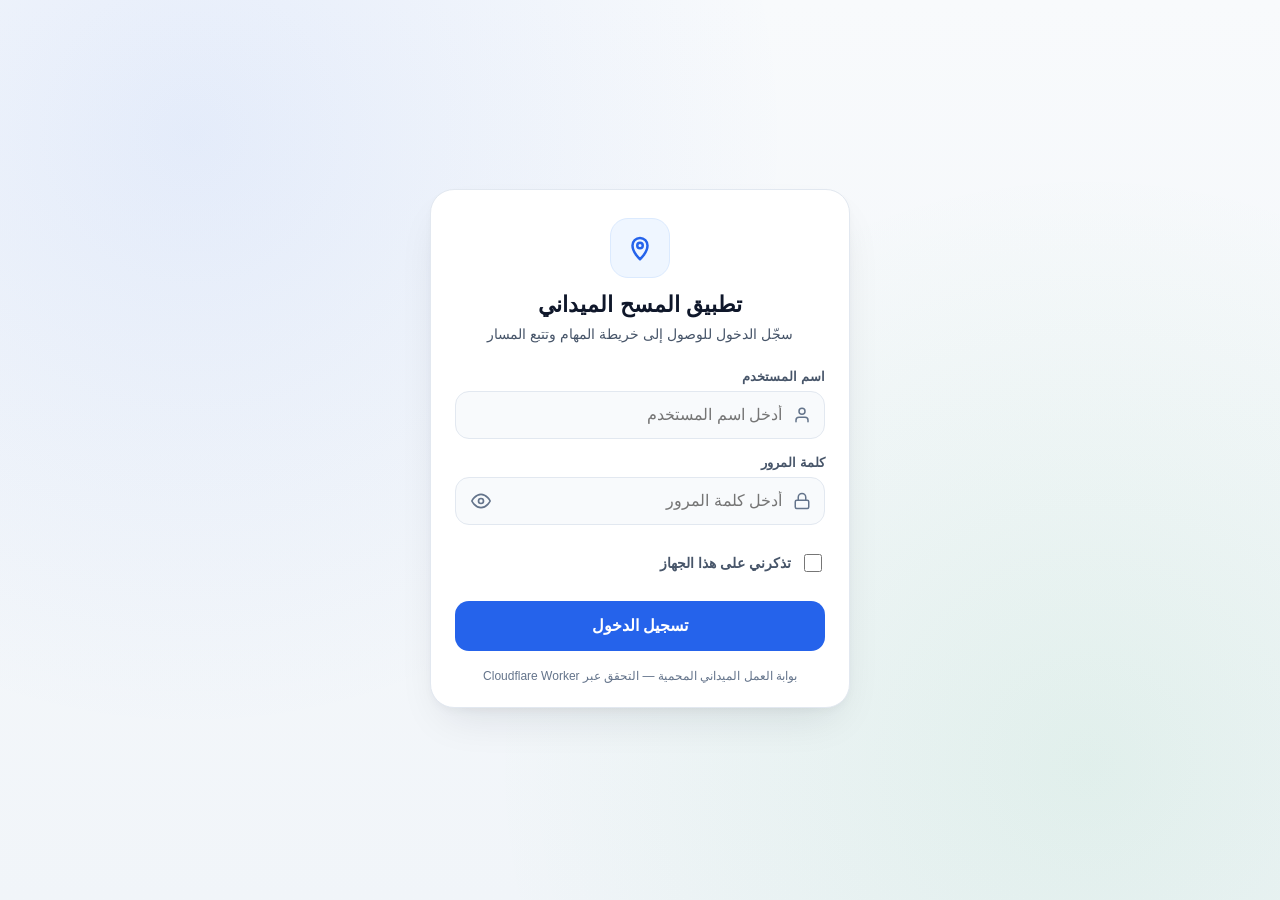
==== app/index.html @ 24b7499d "Keep hybrid imagery basemap permanently, remove toggle, align bottom-left controls, and compact top " ====
<!DOCTYPE html>
<html lang="ar" dir="rtl">
<head>
  <meta charset="UTF-8" />
  <meta
    name="viewport"
    content="width=device-width, initial-scale=1.0, maximum-scale=1.0, user-scalable=no, viewport-fit=cover"
  />
  <meta name="theme-color" content="#0f172a" />
  <meta name="apple-mobile-web-app-capable" content="yes" />
  <title>تطبيق المسح الميداني وتتبع المسار</title>

  <!-- ArcGIS Maps SDK for JavaScript v4.30 (CDN) -->
  <link rel="stylesheet" href="https://js.arcgis.com/4.30/esri/themes/light/main.css" />
  <link rel="stylesheet" href="../css/style.css" />
</head>
<body>
  <!-- Full-Screen ArcGIS MapView -->
  <div id="viewDiv"></div>

  <!-- Top Progress & Next Point HUD -->
  <header class="top-hud">
    <div class="hud-card progress-card">
      <div class="hud-top-row">
        <div class="progress-header">
          <span id="progressText">جاري تحميل النقاط...</span>
          <span id="progressPercent" class="progress-percent">0%</span>
        </div>
        <div class="user-actions">
          <span id="userBadge" class="user-badge" hidden></span>
          <button id="btnLogout" class="btn-logout" type="button" title="تسجيل الخروج">
            خروج
          </button>
        </div>
      </div>
      <div class="progress-track">
        <div id="progressFill" class="progress-fill"></div>
      </div>
    </div>

    <div id="nextBanner" class="hud-card next-banner">
      <div id="nextHeaderRow" class="next-header-row">
        <div class="next-info">
          <span class="pulse-dot"></span>
          <div class="next-text-wrap">
            <div id="nextTitle" class="next-title">جاري تحديد المحطة التالية...</div>
            <div id="nextSubtitle" class="next-subtitle">يرجى الانتظار</div>
          </div>
        </div>
        <button id="btnZoomNext" class="btn-zoom-next" type="button" title="التركيز على المحطة التالية" hidden>
          🎯 تقريب
        </button>
      </div>

      <div id="nextActionsRow" class="next-actions-row" hidden>
        <button id="btnOpenNextForm" class="btn-next-action primary" type="button">
          📋 فتح البيانات
        </button>
        <a
          id="btnGoogleMaps"
          class="btn-next-action maps"
          href="#"
          target="_blank"
          rel="noopener noreferrer"
        >
          🗺️ خرائط جوجل
        </a>
      </div>
    </div>

    <div id="demoBadge" class="demo-pill">
      وضع تجريبي — الصق رابط الطبقة في js/config.js للربط الفعلي
    </div>
  </header>

  <!-- Bottom-Left Grouped Controls: Fullscreen + My Location -->
  <div class="fab-group-left" role="group" aria-label="أدوات الموقع والعرض">
    <button id="btnFullscreen" class="fab-icon-btn" type="button" title="ملء الشاشة" aria-label="ملء الشاشة">
      <svg id="fullscreenIcon" viewBox="0 0 24 24" fill="none" stroke="currentColor" stroke-width="2.1" stroke-linecap="round" stroke-linejoin="round">
        <path d="M8 3H5a2 2 0 0 0-2 2v3m18 0V5a2 2 0 0 0-2-2h-3m0 18h3a2 2 0 0 0 2-2v-3M3 16v3a2 2 0 0 0 2 2h3"></path>
      </svg>
    </button>
    <button id="btnMyLocation" class="fab-icon-btn" type="button" title="موقعي الحالي" aria-label="موقعي الحالي">
      <svg viewBox="0 0 24 24" fill="none" stroke="currentColor" stroke-width="2.1" stroke-linecap="round" stroke-linejoin="round">
        <circle cx="12" cy="12" r="3"></circle>
        <path d="M12 2v3m0 14v3M2 12h3m14 0h3"></path>
        <circle cx="12" cy="12" r="7" stroke-opacity="0.4"></circle>
      </svg>
    </button>
  </div>

  <!-- Bottom-Right Control: Zoom to All Points -->
  <div class="fab-stack">
    <button id="btnZoomAll" class="fab-btn" type="button" title="عرض جميع النقاط">
      <svg viewBox="0 0 24 24" fill="none" stroke="currentColor" stroke-width="2.2" stroke-linecap="round" stroke-linejoin="round">
        <path d="M15 3h6v6M9 21H3v-6M21 3l-7 7M3 21l7-7"></path>
      </svg>
      <span>كل النقاط</span>
    </button>
  </div>

  <!-- Setup Modal (shown only when POINTS_LAYER_URL is left empty) -->
  <div id="setupModal" class="setup-modal" hidden>
    <div class="setup-card">
      <h2>إعداد طبقة العمل الميداني</h2>
      <p>
        لم يتم تعيين رابط طبقة النقاط بعد. افتح ملف <code>js/config.js</code> وألصق رابط
        الطبقة في الثابت <code>POINTS_LAYER_URL</code>.
      </p>
      <p>
        يمكنك أيضاً تجربة التطبيق الآن ببيانات ميدانية افتراضية لمعاينة الخريطة ونموذج الإدخال.
      </p>
      <div class="setup-actions">
        <button id="btnStartDemo" class="btn-primary blue" type="button">
          تشغيل الوضع التجريبي (Demo)
        </button>
      </div>
    </div>
  </div>

  <!-- Toast Message -->
  <div id="toast" class="toast" role="status" aria-live="polite"></div>

  <!-- Bottom Sheet Backdrop -->
  <div id="sheetBackdrop" class="sheet-backdrop"></div>

  <!-- Mobile Bottom Sheet Form -->
  <section
    id="bottomSheet"
    class="bottom-sheet"
    role="dialog"
    aria-modal="true"
    aria-labelledby="sheetTitle"
  >
    <div class="sheet-handle-bar">
      <div class="sheet-handle"></div>
    </div>

    <div class="sheet-header">
      <div class="sheet-title-group">
        <h2 id="sheetTitle" class="sheet-title">نقطة رقم --</h2>
        <span id="sheetStatusBadge" class="status-badge pending">قيد الانتظار</span>
      </div>
      <button id="btnCloseSheet" class="btn-close-sheet" type="button" aria-label="إغلاق">
        ✕
      </button>
    </div>

    <form id="pointForm" class="sheet-body" novalidate>
      <!-- 1. تاريخ الاستلام الفعلي -->
      <div class="form-field">
        <label class="form-label" for="fieldHandoverDate">
          تاريخ الاستلام الفعلي <span class="required-mark">*</span>
        </label>
        <input
          id="fieldHandoverDate"
          name="actual_handover_date"
          type="date"
          class="form-control"
          required
        />
      </div>

      <!-- 2. قرار لجنة التسليم -->
      <div class="form-field">
        <label class="form-label" for="fieldCommitteeDecision">
          قرار لجنة التسليم <span class="required-mark">*</span>
        </label>
        <select
          id="fieldCommitteeDecision"
          name="committee_decision"
          class="form-control"
          required
        >
          <option value="" disabled selected>-- اختر قرار اللجنة --</option>
          <option value="استلام الموقع">استلام الموقع</option>
          <option value="استلام الموقع مع ملاحظات">استلام الموقع مع ملاحظات</option>
          <option value="رفض استلام الموقع لوجود عائق يمنع التنفيذ">رفض استلام الموقع لوجود عائق يمنع التنفيذ</option>
        </select>
      </div>

      <!-- 3. يوجد قاعدة بالموقع -->
      <div class="form-field">
        <label class="form-label" for="fieldHasBase">
          يوجد قاعدة بالموقع <span class="required-mark">*</span>
        </label>
        <select
          id="fieldHasBase"
          name="has_base"
          class="form-control"
          required
        >
          <option value="" disabled selected>-- اختر --</option>
          <option value="نعم">نعم</option>
          <option value="لا">لا</option>
        </select>
      </div>

      <!-- 4. الملاحظات / المعوقات -->
      <div class="form-field">
        <label class="form-label" for="fieldNotesObstacles">
          الملاحظات / المعوقات
          <span id="notesRequiredBadge" class="required-badge" hidden>مطلوب</span>
        </label>
        <textarea
          id="fieldNotesObstacles"
          name="notes_obstacles"
          rows="3"
          class="form-control"
          placeholder="أدخل الملاحظات أو وصف المعوقات..."
        ></textarea>
      </div>

      <div id="existingPhotosSection" class="form-field" hidden>
        <label class="form-label">الصور المرفقة سابقاً</label>
        <div id="existingPhotosList" class="existing-attachments"></div>
      </div>

      <!-- Multi-Photo Camera Capture & Queue -->
      <div class="form-field">
        <div class="photo-header-row">
          <label class="form-label">صور الموقع (متعدد)</label>
          <span id="photoCountLabel" class="photo-count-label" hidden>0 صور</span>
        </div>
        <div class="photo-box">
          <input
            id="photoInput"
            type="file"
            accept="image/*"
            capture="environment"
            multiple
            hidden
          />
          <button id="btnPickPhoto" class="btn-camera" type="button">
            📷 إضافة صورة أخرى / التقاط صورة
          </button>

          <div id="photoGallery" class="photo-gallery" hidden></div>
        </div>
      </div>

      <div id="formError" class="form-error" role="alert"></div>
    </form>

    <div class="sheet-footer">
      <button id="btnSubmitForm" class="btn-primary" type="submit" form="pointForm">
        <span id="submitSpinner" class="spinner"></span>
        <span id="submitBtnText">حفظ وإتمام النقطة</span>
      </button>
    </div>
  </section>

  <!-- Scripts -->
  <script src="https://js.arcgis.com/4.30/"></script>
  <script src="../js/config.js"></script>
  <script src="../js/app.js"></script>
</body>
</html>
---- css/style.css ----
:root {
  --bg-surface: #ffffff;
  --bg-subtle: #f1f5f9;
  --text-primary: #0f172a;
  --text-secondary: #475569;
  --border-color: #e2e8f0;
  --accent-blue: #2563eb;
  --accent-blue-dark: #1d4ed8;
  --pending-color: #ea580c;
  --completed-color: #16a34a;
  --danger-color: #dc2626;
  --warning-bg: #fff7ed;
  --warning-border: #fdba74;
  --shadow-lg: 0 10px 25px -5px rgba(15, 23, 42, 0.2), 0 4px 10px -4px rgba(15, 23, 42, 0.12);
  --radius-lg: 16px;
  --radius-md: 12px;
  --safe-top: env(safe-area-inset-top, 0px);
  --safe-bottom: env(safe-area-inset-bottom, 0px);
}

* {
  box-sizing: border-box;
  -webkit-tap-highlight-color: transparent;
}

html,
body {
  margin: 0;
  padding: 0;
  width: 100%;
  height: 100dvh;
  overflow: hidden;
  overscroll-behavior: none;
  touch-action: manipulation;
  font-family: "Cairo", "Tajawal", "Segoe UI", Tahoma, Arial, sans-serif;
  background-color: #e2e8f0;
  color: var(--text-primary);
}

/* Full-screen Map Container */
#viewDiv {
  position: fixed;
  inset: 0;
  width: 100%;
  height: 100dvh;
  z-index: 1;
}

.esri-view .esri-view-surface--inset-outline:focus::after {
  outline: none !important;
}

/* Top HUD (Progress + Next Point Banner) */
.top-hud {
  position: fixed;
  top: calc(10px + var(--safe-top));
  right: 10px;
  left: 10px;
  z-index: 20;
  display: flex;
  flex-direction: column;
  gap: 6px;
  max-width: 520px;
  margin: 0 auto;
  pointer-events: none;
}

.hud-card {
  background: rgba(255, 255, 255, 0.96);
  backdrop-filter: blur(10px);
  -webkit-backdrop-filter: blur(10px);
  border: 1px solid rgba(226, 232, 240, 0.9);
  border-radius: var(--radius-lg);
  box-shadow: var(--shadow-lg);
  padding: 8px 12px;
  pointer-events: auto;
}

.progress-card {
  padding: 6px 10px;
  border-radius: 13px;
}

.hud-top-row {
  display: flex;
  align-items: center;
  justify-content: space-between;
  gap: 6px;
  margin-bottom: 4px;
}

.progress-header {
  display: flex;
  align-items: center;
  gap: 6px;
  font-size: 12.5px;
  font-weight: 700;
  min-width: 0;
}

.progress-percent {
  font-size: 11px;
  font-weight: 700;
  color: var(--completed-color);
  background: #dcfce7;
  padding: 1px 7px;
  border-radius: 999px;
  flex-shrink: 0;
}

.user-actions {
  display: flex;
  align-items: center;
  gap: 5px;
  flex-shrink: 0;
}

.user-badge {
  font-size: 11px;
  font-weight: 700;
  color: var(--text-secondary);
  background: var(--bg-subtle);
  padding: 2px 7px;
  border-radius: 999px;
  max-width: 96px;
  white-space: nowrap;
  overflow: hidden;
  text-overflow: ellipsis;
}

.user-badge[hidden] {
  display: none;
}

.btn-logout {
  display: inline-flex;
  align-items: center;
  justify-content: center;
  min-width: 38px;
  min-height: 28px;
  padding: 0 8px;
  border-radius: 8px;
  border: 1px solid var(--border-color);
  background: #ffffff;
  color: var(--danger-color);
  font-family: inherit;
  font-size: 11px;
  font-weight: 700;
  cursor: pointer;
  transition: background 0.15s ease;
}

.btn-logout:active {
  background: #fef2f2;
}

.progress-track {
  width: 100%;
  height: 5px;
  background: var(--bg-subtle);
  border-radius: 999px;
  overflow: hidden;
}

.progress-fill {
  height: 100%;
  width: 0%;
  background: linear-gradient(90deg, #16a34a, #22c55e);
  border-radius: 999px;
  transition: width 0.4s ease;
}

/* Next Pending Point Banner */
.next-banner {
  display: flex;
  flex-direction: column;
  gap: 8px;
  background: linear-gradient(135deg, #0f172a, #1e293b);
  color: #ffffff;
  border: none;
  padding: 10px 12px;
}

.next-banner.all-done {
  background: linear-gradient(135deg, #15803d, #16a34a);
}

.next-header-row {
  display: flex;
  align-items: center;
  justify-content: space-between;
  gap: 10px;
}

.next-info {
  display: flex;
  align-items: center;
  gap: 10px;
  min-width: 0;
  cursor: pointer;
}

.pulse-dot {
  width: 12px;
  height: 12px;
  border-radius: 50%;
  background: #fb923c;
  flex-shrink: 0;
  box-shadow: 0 0 0 0 rgba(251, 146, 60, 0.8);
  animation: pulseRing 1.6s infinite;
}

.next-banner.all-done .pulse-dot {
  background: #bbf7d0;
  animation: none;
}

@keyframes pulseRing {
  0% {
    box-shadow: 0 0 0 0 rgba(251, 146, 60, 0.85);
  }
  70% {
    box-shadow: 0 0 0 10px rgba(251, 146, 60, 0);
  }
  100% {
    box-shadow: 0 0 0 0 rgba(251, 146, 60, 0);
  }
}

.next-text-wrap {
  display: flex;
  flex-direction: column;
  min-width: 0;
}

.next-title {
  font-size: 16px;
  font-weight: 800;
  white-space: nowrap;
  overflow: hidden;
  text-overflow: ellipsis;
}

.next-subtitle {
  font-size: 12.5px;
  color: #cbd5e1;
  white-space: nowrap;
  overflow: hidden;
  text-overflow: ellipsis;
}

.btn-zoom-next {
  display: inline-flex;
  align-items: center;
  justify-content: center;
  gap: 4px;
  min-width: 72px;
  min-height: 44px;
  padding: 0 12px;
  border: 1px solid rgba(255, 255, 255, 0.22);
  border-radius: 12px;
  background: rgba(255, 255, 255, 0.12);
  color: #ffffff;
  font-family: inherit;
  font-size: 13px;
  font-weight: 700;
  cursor: pointer;
  flex-shrink: 0;
}

.btn-zoom-next:active {
  background: rgba(255, 255, 255, 0.22);
}

.btn-zoom-next[hidden] {
  display: none;
}

.next-actions-row {
  display: grid;
  grid-template-columns: 1fr 1fr;
  gap: 8px;
}

.next-actions-row[hidden] {
  display: none;
}

.btn-next-action {
  display: inline-flex;
  align-items: center;
  justify-content: center;
  gap: 6px;
  min-height: 40px;
  padding: 0 10px;
  border: none;
  border-radius: 12px;
  font-family: inherit;
  font-size: 13.5px;
  font-weight: 800;
  text-decoration: none;
  cursor: pointer;
  transition: transform 0.1s ease, opacity 0.15s ease;
}

.btn-next-action:active {
  transform: scale(0.97);
}

.btn-next-action.primary {
  background: #16a34a;
  color: #ffffff;
}

.btn-next-action.maps {
  background: var(--accent-blue);
  color: #ffffff;
}

/* Bottom-Left Grouped Controls (Fullscreen + My Location) */
.fab-group-left {
  position: fixed;
  left: 12px;
  bottom: calc(32px + var(--safe-bottom));
  z-index: 20;
  display: flex;
  flex-direction: column;
  background: rgba(255, 255, 255, 0.96);
  backdrop-filter: blur(8px);
  -webkit-backdrop-filter: blur(8px);
  border: 1px solid rgba(226, 232, 240, 0.95);
  border-radius: 14px;
  box-shadow: var(--shadow-lg);
  overflow: hidden;
}

.fab-icon-btn {
  display: inline-flex;
  align-items: center;
  justify-content: center;
  width: 44px;
  height: 44px;
  padding: 0;
  border: none;
  background: transparent;
  color: var(--text-primary);
  cursor: pointer;
  transition: background 0.15s ease, transform 0.1s ease;
}

.fab-icon-btn + .fab-icon-btn {
  border-top: 1px solid var(--border-color);
}

.fab-icon-btn:active {
  background: var(--bg-subtle);
  transform: scale(0.95);
}

.fab-icon-btn svg {
  width: 20px;
  height: 20px;
}

/* Floating Map Action Buttons (Bottom-Right) */
.fab-stack {
  position: fixed;
  right: 12px;
  bottom: calc(32px + var(--safe-bottom));
  z-index: 20;
  display: flex;
  flex-direction: column;
  align-items: flex-end;
  gap: 8px;
}

.fab-btn {
  display: inline-flex;
  align-items: center;
  justify-content: center;
  gap: 7px;
  min-width: 44px;
  min-height: 44px;
  padding: 0 13px;
  border-radius: 14px;
  border: 1px solid rgba(226, 232, 240, 0.95);
  background: rgba(255, 255, 255, 0.96);
  backdrop-filter: blur(8px);
  -webkit-backdrop-filter: blur(8px);
  color: var(--text-primary);
  box-shadow: var(--shadow-lg);
  font-family: inherit;
  font-size: 12.5px;
  font-weight: 700;
  cursor: pointer;
  transition: transform 0.12s ease, background 0.15s ease;
}

.fab-btn:active {
  transform: scale(0.95);
  background: var(--bg-subtle);
}

.fab-btn svg {
  width: 19px;
  height: 19px;
  flex-shrink: 0;
}

.esri-attribution {
  font-size: 10px !important;
  background: rgba(255, 255, 255, 0.78) !important;
  backdrop-filter: blur(4px);
}

/* Toast Notification */
.toast {
  position: fixed;
  bottom: calc(90px + var(--safe-bottom));
  left: 50%;
  transform: translateX(-50%) translateY(20px);
  z-index: 60;
  background: #0f172a;
  color: #ffffff;
  padding: 12px 18px;
  border-radius: 999px;
  font-size: 14px;
  font-weight: 600;
  box-shadow: var(--shadow-lg);
  opacity: 0;
  pointer-events: none;
  transition: opacity 0.25s ease, transform 0.25s ease;
  max-width: calc(100vw - 32px);
  text-align: center;
}

.toast.show {
  opacity: 1;
  transform: translateX(-50%) translateY(0);
}

.toast.success {
  background: #15803d;
}

.toast.error {
  background: #b91c1c;
}

/* Setup Modal */
.setup-modal {
  position: fixed;
  inset: 0;
  z-index: 70;
  background: rgba(15, 23, 42, 0.6);
  backdrop-filter: blur(4px);
  display: flex;
  align-items: center;
  justify-content: center;
  padding: 18px;
}

.setup-modal[hidden] {
  display: none;
}

.setup-card {
  width: 100%;
  max-width: 440px;
  background: #ffffff;
  border-radius: 20px;
  padding: 20px;
  box-shadow: var(--shadow-lg);
}

.setup-card h2 {
  margin: 0 0 8px;
  font-size: 18px;
}

.setup-card p {
  margin: 0 0 14px;
  font-size: 14px;
  line-height: 1.6;
  color: var(--text-secondary);
}

.setup-card code {
  background: var(--bg-subtle);
  padding: 2px 6px;
  border-radius: 6px;
  font-size: 12px;
  direction: ltr;
  display: inline-block;
}

.setup-actions {
  display: flex;
  gap: 10px;
  flex-wrap: wrap;
}

/* Bottom Sheet */
.sheet-backdrop {
  position: fixed;
  inset: 0;
  z-index: 40;
  background: rgba(15, 23, 42, 0.45);
  opacity: 0;
  pointer-events: none;
  transition: opacity 0.25s ease;
}

.sheet-backdrop.open {
  opacity: 1;
  pointer-events: auto;
}

.bottom-sheet {
  position: fixed;
  right: 0;
  left: 0;
  bottom: 0;
  z-index: 50;
  max-width: 600px;
  margin: 0 auto;
  max-height: 86dvh;
  background: var(--bg-surface);
  border-top-left-radius: 24px;
  border-top-right-radius: 24px;
  box-shadow: 0 -10px 30px rgba(15, 23, 42, 0.25);
  display: flex;
  flex-direction: column;
  transform: translateY(105%);
  transition: transform 0.3s cubic-bezier(0.22, 1, 0.36, 1);
  padding-bottom: var(--safe-bottom);
}

.bottom-sheet.open {
  transform: translateY(0);
}

.sheet-handle-bar {
  display: flex;
  justify-content: center;
  padding: 10px 0 4px;
  flex-shrink: 0;
}

.sheet-handle {
  width: 44px;
  height: 5px;
  border-radius: 999px;
  background: #cbd5e1;
}

.sheet-header {
  display: flex;
  align-items: center;
  justify-content: space-between;
  gap: 12px;
  padding: 8px 18px 14px;
  border-bottom: 1px solid var(--border-color);
  flex-shrink: 0;
}

.sheet-title-group {
  display: flex;
  align-items: center;
  gap: 10px;
  flex-wrap: wrap;
}

.sheet-title {
  margin: 0;
  font-size: 19px;
  font-weight: 800;
}

.status-badge {
  display: inline-flex;
  align-items: center;
  gap: 5px;
  padding: 4px 10px;
  border-radius: 999px;
  font-size: 12px;
  font-weight: 700;
}

.status-badge.pending {
  background: #ffedd5;
  color: #c2410c;
}

.status-badge.completed {
  background: #dcfce7;
  color: #15803d;
}

.btn-close-sheet {
  display: inline-flex;
  align-items: center;
  justify-content: center;
  min-width: 44px;
  min-height: 44px;
  border-radius: 12px;
  border: 1px solid var(--border-color);
  background: var(--bg-subtle);
  color: var(--text-primary);
  font-size: 20px;
  cursor: pointer;
  flex-shrink: 0;
}

.sheet-body {
  padding: 16px 18px;
  overflow-y: auto;
  -webkit-overflow-scrolling: touch;
  flex: 1 1 auto;
  display: flex;
  flex-direction: column;
  gap: 14px;
}

.form-field {
  display: flex;
  flex-direction: column;
  gap: 6px;
}

.form-label {
  font-size: 13px;
  font-weight: 700;
  color: var(--text-secondary);
}

.form-control {
  width: 100%;
  min-height: 46px;
  padding: 10px 12px;
  border: 1.5px solid var(--border-color);
  border-radius: var(--radius-md);
  background: #ffffff;
  color: var(--text-primary);
  font-family: inherit;
  font-size: 16px;
  transition: border-color 0.15s ease, box-shadow 0.15s ease;
}

.form-control:focus {
  outline: none;
  border-color: var(--accent-blue);
  box-shadow: 0 0 0 3px rgba(37, 99, 235, 0.15);
}

textarea.form-control {
  min-height: 88px;
  resize: vertical;
}

.required-mark {
  color: var(--danger-color);
  font-weight: 800;
}

.required-badge {
  display: inline-block;
  margin-inline-start: 6px;
  padding: 2px 8px;
  border-radius: 999px;
  background: #fee2e2;
  color: #b91c1c;
  font-size: 11px;
  font-weight: 700;
}

.required-badge[hidden] {
  display: none;
}

.photo-header-row {
  display: flex;
  align-items: center;
  justify-content: space-between;
  gap: 8px;
}

.photo-count-label {
  font-size: 12px;
  font-weight: 700;
  color: var(--accent-blue);
  background: #eff6ff;
  padding: 2px 10px;
  border-radius: 999px;
}

.photo-count-label[hidden] {
  display: none;
}

/* Photo Capture Area */
.photo-box {
  border: 1.5px dashed #94a3b8;
  border-radius: var(--radius-md);
  padding: 12px;
  background: #f8fafc;
  display: flex;
  flex-direction: column;
  gap: 10px;
}

.btn-camera {
  display: inline-flex;
  align-items: center;
  justify-content: center;
  gap: 8px;
  width: 100%;
  min-height: 48px;
  padding: 10px 16px;
  border-radius: var(--radius-md);
  border: 1px solid #cbd5e1;
  background: #ffffff;
  color: var(--text-primary);
  font-family: inherit;
  font-size: 15px;
  font-weight: 700;
  cursor: pointer;
}

.btn-camera:active {
  background: var(--bg-subtle);
}

.photo-gallery {
  display: flex;
  flex-direction: row;
  gap: 10px;
  overflow-x: auto;
  padding: 4px 2px 6px;
  -webkit-overflow-scrolling: touch;
}

.photo-gallery[hidden] {
  display: none;
}

.photo-thumb-card {
  position: relative;
  flex: 0 0 112px;
  height: 112px;
  border-radius: 12px;
  overflow: hidden;
  border: 1px solid var(--border-color);
  background: #0f172a;
}

.photo-thumb-img {
  width: 100%;
  height: 100%;
  object-fit: cover;
  display: block;
}

.photo-thumb-remove {
  position: absolute;
  top: 4px;
  left: 4px;
  width: 30px;
  height: 30px;
  border-radius: 50%;
  border: 1.5px solid #ffffff;
  background: rgba(220, 38, 38, 0.92);
  color: #ffffff;
  font-size: 16px;
  font-weight: 800;
  line-height: 1;
  display: inline-flex;
  align-items: center;
  justify-content: center;
  cursor: pointer;
}

.photo-thumb-size {
  position: absolute;
  right: 0;
  left: 0;
  bottom: 0;
  padding: 3px 6px;
  background: rgba(15, 23, 42, 0.78);
  color: #f8fafc;
  font-size: 10px;
  font-weight: 700;
  text-align: center;
  direction: ltr;
}

.existing-attachments {
  display: flex;
  gap: 8px;
  flex-wrap: wrap;
}

.existing-attachment-thumb {
  width: 64px;
  height: 64px;
  border-radius: 10px;
  object-fit: cover;
  border: 1px solid var(--border-color);
}

.form-error {
  display: none;
  padding: 10px 12px;
  border-radius: 12px;
  background: #fef2f2;
  border: 1px solid #fecaca;
  color: #b91c1c;
  font-size: 13px;
  font-weight: 600;
  line-height: 1.5;
}

.form-error.visible {
  display: block;
}

.sheet-footer {
  padding: 12px 18px 16px;
  border-top: 1px solid var(--border-color);
  background: var(--bg-surface);
  flex-shrink: 0;
}

.btn-primary {
  display: inline-flex;
  align-items: center;
  justify-content: center;
  gap: 10px;
  width: 100%;
  min-height: 50px;
  padding: 12px 18px;
  border: none;
  border-radius: 14px;
  background: var(--completed-color);
  color: #ffffff;
  font-family: inherit;
  font-size: 16px;
  font-weight: 800;
  cursor: pointer;
  transition: background 0.15s ease, opacity 0.15s ease;
}

.btn-primary.blue {
  background: var(--accent-blue);
}

.btn-primary:disabled {
  opacity: 0.7;
  cursor: not-allowed;
}

.spinner {
  width: 18px;
  height: 18px;
  border: 2.5px solid rgba(255, 255, 255, 0.35);
  border-top-color: #ffffff;
  border-radius: 50%;
  animation: spin 0.75s linear infinite;
  display: none;
}

.spinner.visible {
  display: inline-block;
}

@keyframes spin {
  to {
    transform: rotate(360deg);
  }
}

.demo-pill {
  display: none;
  align-self: flex-start;
  background: var(--warning-bg);
  border: 1px solid var(--warning-border);
  color: #9a3412;
  font-size: 12px;
  font-weight: 700;
  padding: 4px 10px;
  border-radius: 999px;
  pointer-events: auto;
}

.demo-pill.visible {
  display: inline-flex;
}
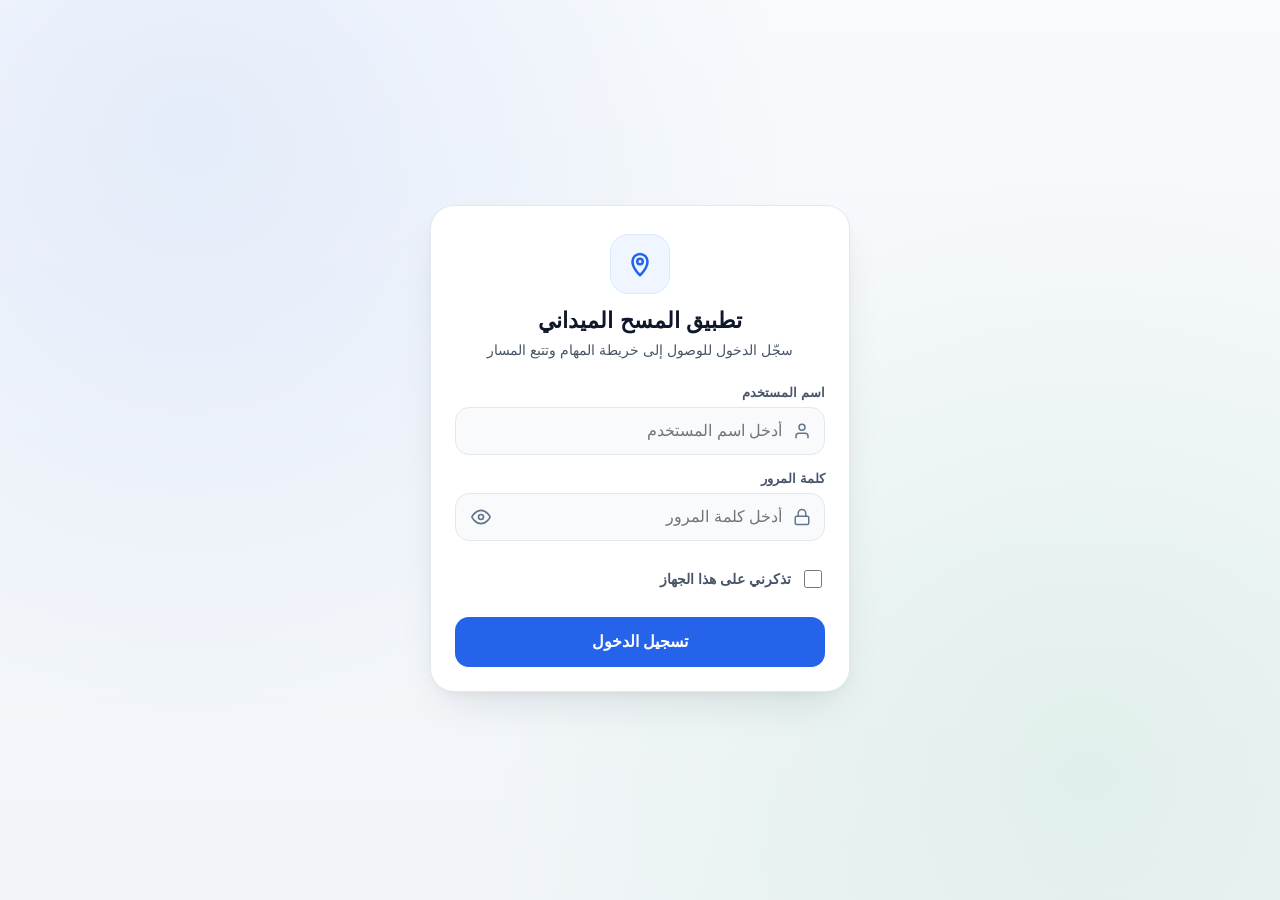
==== commit 121848c0: "Add cleaned point Name code to photo watermark and auto-populate handover datetime" ====
--- a/app/index.html
+++ b/app/index.html
@@ -147,21 +147,7 @@
     </div>
 
     <form id="pointForm" class="sheet-body" novalidate>
-      <!-- 1. تاريخ الاستلام الفعلي -->
-      <div class="form-field">
-        <label class="form-label" for="fieldHandoverDate">
-          تاريخ الاستلام الفعلي <span class="required-mark">*</span>
-        </label>
-        <input
-          id="fieldHandoverDate"
-          name="actual_handover_date"
-          type="date"
-          class="form-control"
-          required
-        />
-      </div>
-
-      <!-- 2. قرار لجنة التسليم -->
+      <!-- 1. قرار لجنة التسليم -->
       <div class="form-field">
         <label class="form-label" for="fieldCommitteeDecision">
           قرار لجنة التسليم <span class="required-mark">*</span>
